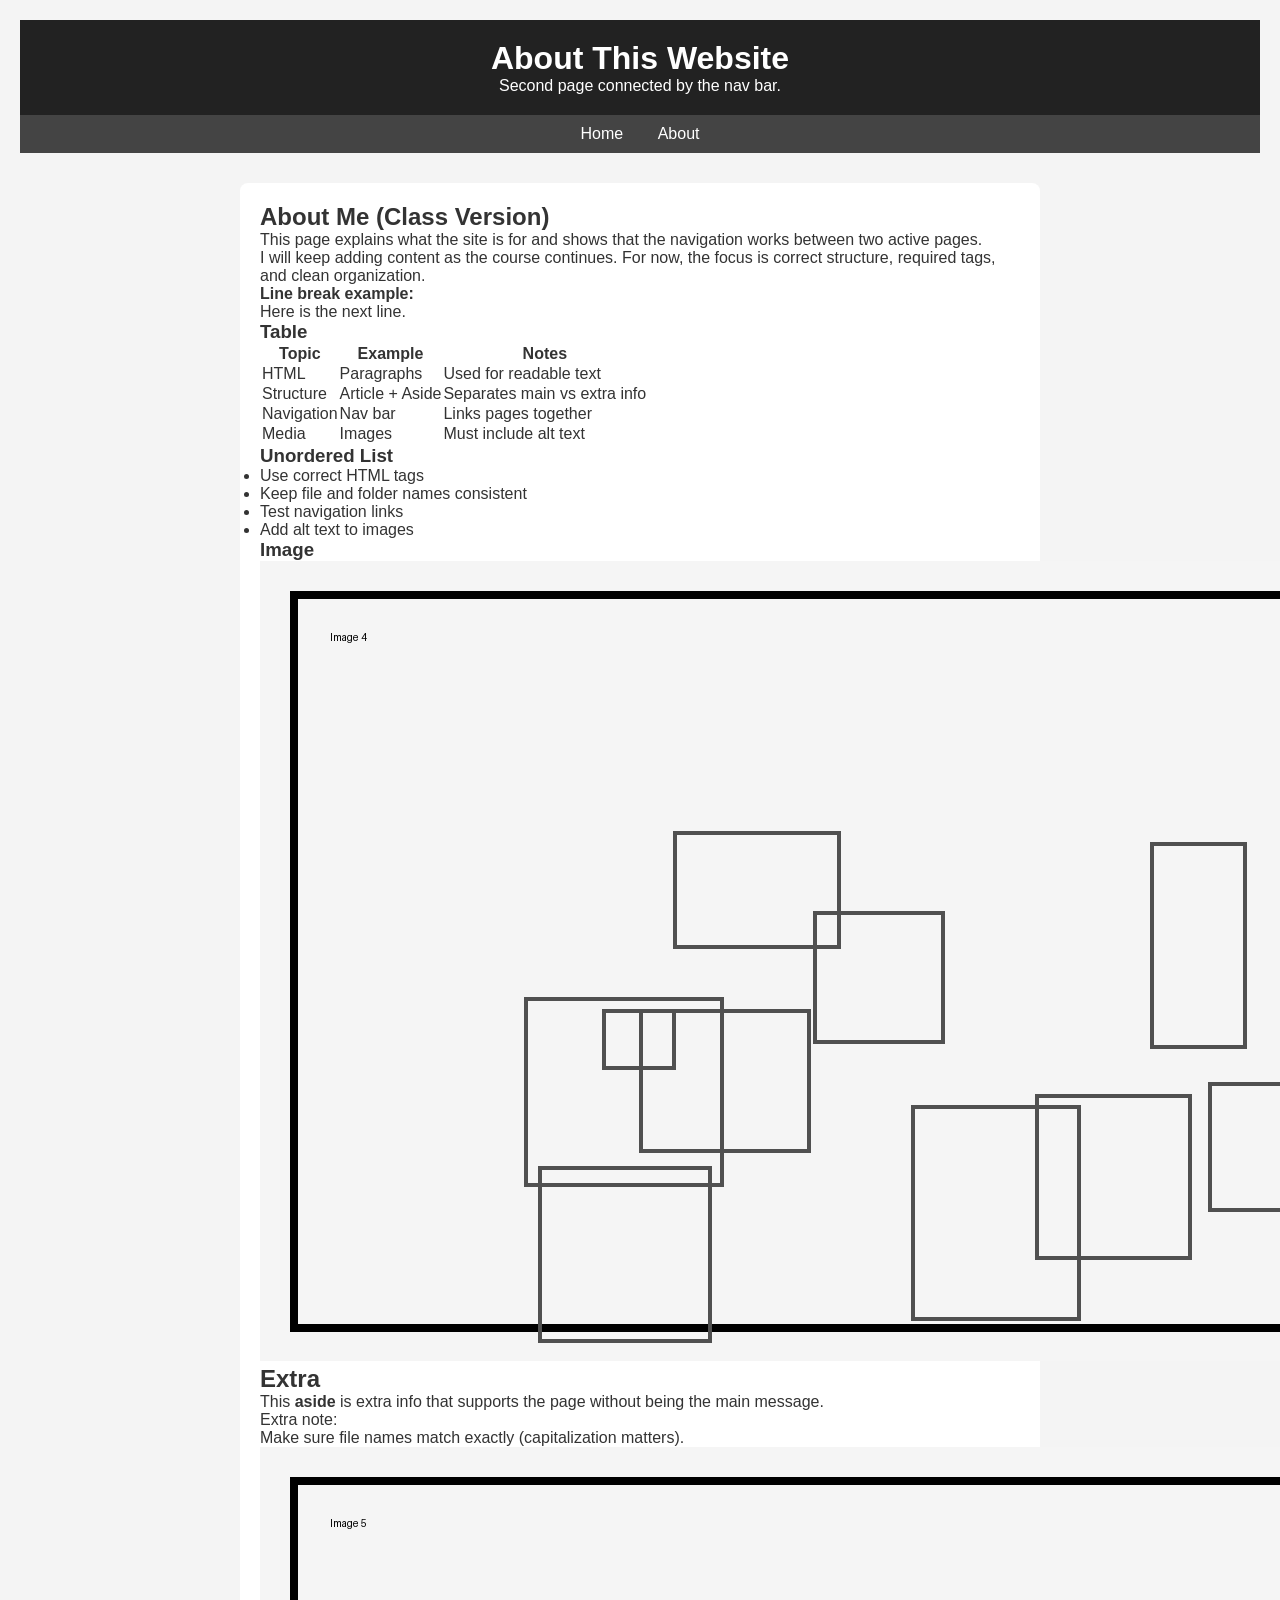
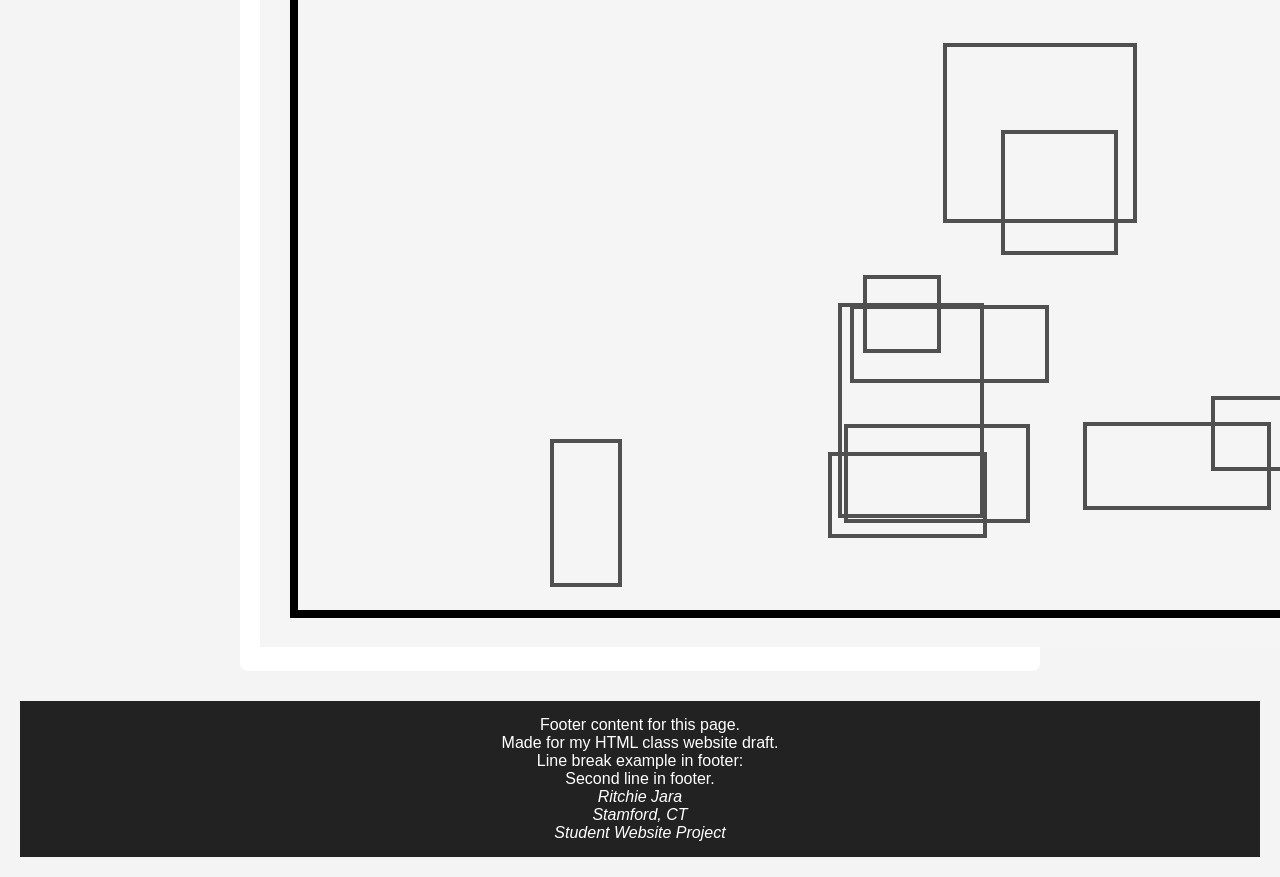
==== about.html @ 6610ffe9 "Add files via upload" ====
<!DOCTYPE html>
<html lang="en">
<head>
  <meta charset="UTF-8">
  <meta name="viewport" content="width=device-width, initial-scale=1.0">
  <title>Ritchie Jara - About</title>
  
  <link rel="stylesheet" href="style.css">
</head>
<body>
  <header>
    <h1>About This Website</h1>
    <p>Second page connected by the nav bar.</p>
  </header>

  <nav>
    <a href="index.html">Home</a>
    <a href="about.html">About</a>
  </nav>

  <main>
    <article class="card">
      <h2>About Me (Class Version)</h2>
      <p>This page explains what the site is for and shows that the navigation works between two active pages.</p>
      <p>I will keep adding content as the course continues. For now, the focus is correct structure, required tags, and clean organization.</p>

      <p><strong>Line break example:</strong><br>Here is the next line.</p>

      <h3>Table</h3>
      
<table>
  <tr>
    <th>Topic</th>
    <th>Example</th>
    <th>Notes</th>
  </tr>
  <tr>
    <td>HTML</td>
    <td>Paragraphs</td>
    <td>Used for readable text</td>
  </tr>
  <tr>
    <td>Structure</td>
    <td>Article + Aside</td>
    <td>Separates main vs extra info</td>
  </tr>
  <tr>
    <td>Navigation</td>
    <td>Nav bar</td>
    <td>Links pages together</td>
  </tr>
  <tr>
    <td>Media</td>
    <td>Images</td>
    <td>Must include alt text</td>
  </tr>
</table>


      <h3>Unordered List</h3>
      
<ul>
  <li>Use correct HTML tags</li>
  <li>Keep file and folder names consistent</li>
  <li>Test navigation links</li>
  <li>Add alt text to images</li>
</ul>


      <h3>Image</h3>
      <img src="Images/image4.png" alt="Placeholder image 4 for the about page.">
    </article>

    <aside class="card">
      <h2>Extra</h2>
      <p>This <strong>aside</strong> is extra info that supports the page without being the main message.</p>
      <p>Extra note:<br>Make sure file names match exactly (capitalization matters).</p>
      <img src="Images/image5.png" alt="Placeholder image 5 for the about page sidebar.">
    </aside>
  </main>

  
<footer>
  <p>Footer content for this page.</p>
  <p>Made for my HTML class website draft.</p>
  <p>Line break example in footer:<br>Second line in footer.</p>
  <address>
    Ritchie Jara<br>
    Stamford, CT<br>
    Student Website Project
  </address>
</footer>

</body>
</html>
---- style.css ----
/* Global Reset */
* {
    margin: 0;
    padding: 0;
    box-sizing: border-box;
}

/* Body Styling */
body {
    font-family: Arial, sans-serif;
    background-color: #f4f4f4;
    color: #333;
    padding: 20px;
}

/* Header */
header {
    background-color: #222;
    color: white;
    padding: 20px;
    text-align: center;
}

/* Navigation */
nav {
    background-color: #444;
    padding: 10px;
    text-align: center;
}

nav a {
    color: white;
    text-decoration: none;
    margin: 0 15px;
}

nav a:hover {
    color: yellow;
}

/* Main Content */
main {
    max-width: 800px;
    margin: 30px auto;
    background: white;
    padding: 20px;
    border-radius: 8px;
}

/* Footer */
footer {
    text-align: center;
    margin-top: 30px;
    padding: 15px;
    background-color: #222;
    color: white;
}
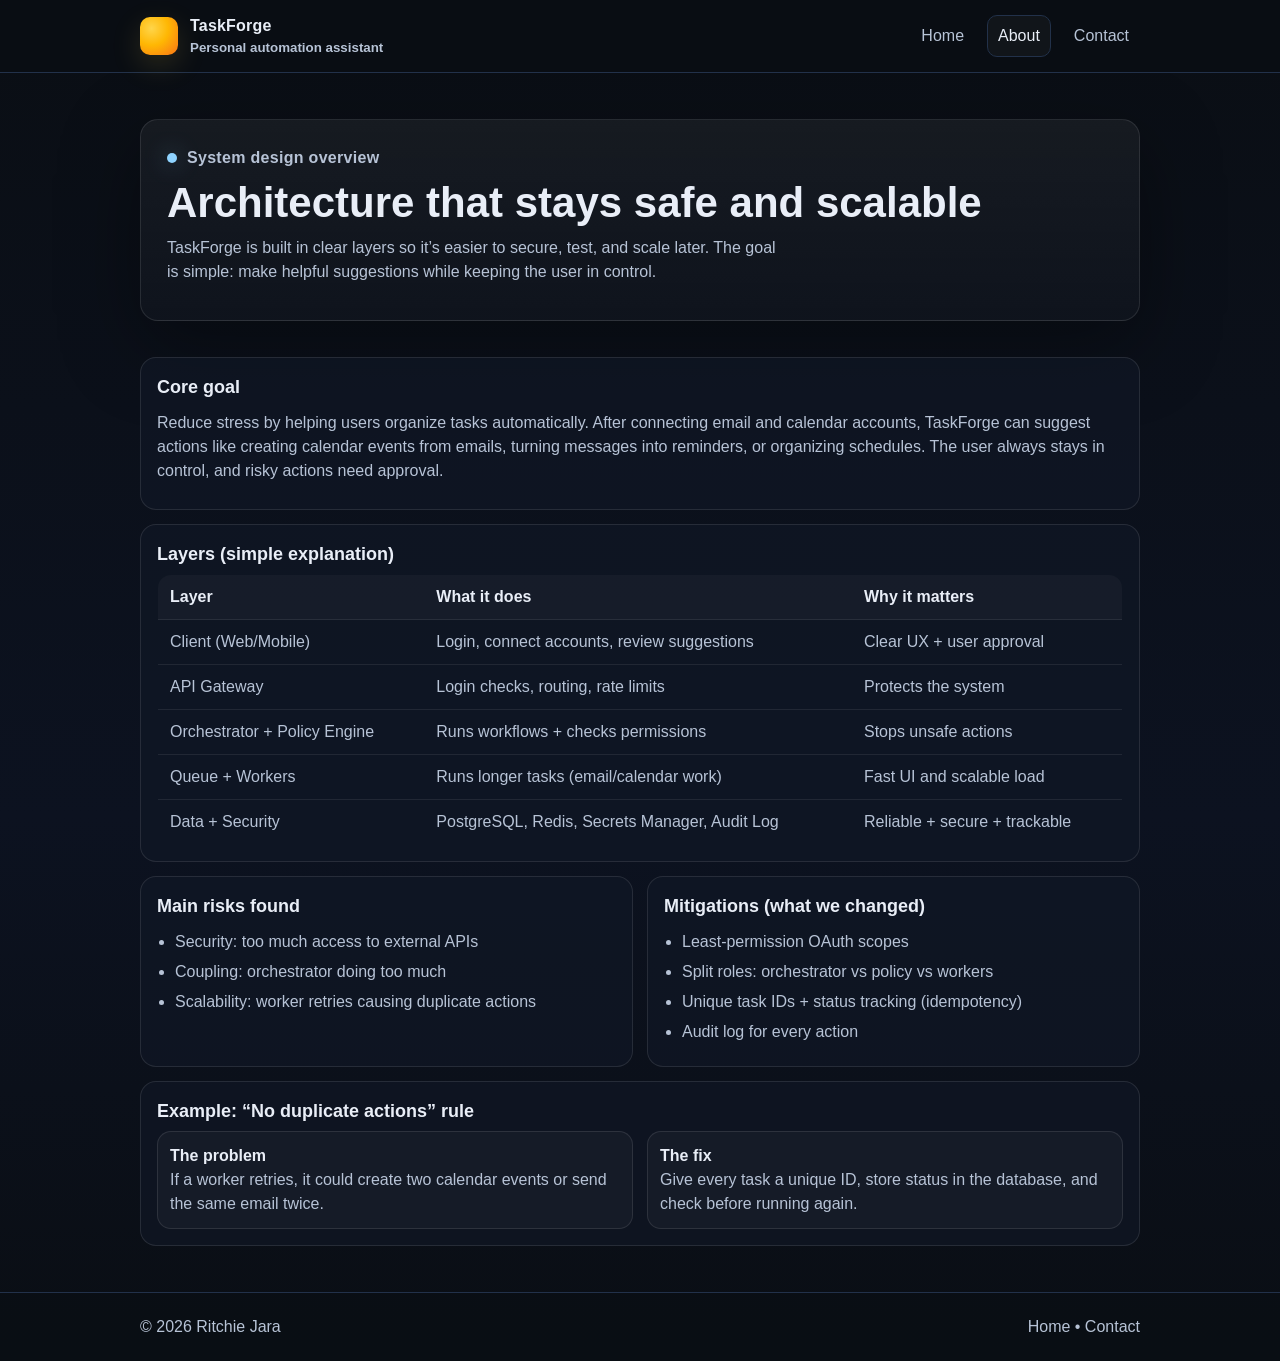
==== commit 4fb8de63: "Add files via upload" ====
--- a/about.html
+++ b/about.html
@@ -1,95 +1,132 @@
 <!DOCTYPE html>
 <html lang="en">
 <head>
-  <meta charset="UTF-8">
-  <meta name="viewport" content="width=device-width, initial-scale=1.0">
-  <title>Ritchie Jara - About</title>
-  
-  <link rel="stylesheet" href="style.css">
+  <meta charset="UTF-8" />
+  <meta name="viewport" content="width=device-width, initial-scale=1.0" />
+  <title>About - TaskForge Automation Assistant</title>
+  <link rel="stylesheet" href="style.css" />
 </head>
 <body>
-  <header>
-    <h1>About This Website</h1>
-    <p>Second page connected by the nav bar.</p>
-  </header>
+  <div class="topbar">
+    <div class="container header">
+      <div class="brand">
+        <div class="logo" aria-hidden="true"></div>
+        <div>
+          TaskForge
+          <small>Personal automation assistant</small>
+        </div>
+      </div>
 
-  <nav>
-    <a href="index.html">Home</a>
-    <a href="about.html">About</a>
-  </nav>
+      <nav class="nav" aria-label="Main navigation">
+        <a href="index.html">Home</a>
+        <a class="active" href="about.html">About</a>
+        <a href="contact.html">Contact</a>
+      </nav>
+    </div>
+  </div>
 
-  <main>
-    <article class="card">
-      <h2>About Me (Class Version)</h2>
-      <p>This page explains what the site is for and shows that the navigation works between two active pages.</p>
-      <p>I will keep adding content as the course continues. For now, the focus is correct structure, required tags, and clean organization.</p>
+  <main class="container">
+    <section class="hero">
+      <div class="hero-card">
+        <div class="kicker"><span class="dot"></span> System design overview</div>
+        <h1>Architecture that stays safe and scalable</h1>
+        <p>
+          TaskForge is built in clear layers so it’s easier to secure, test, and scale later.
+          The goal is simple: make helpful suggestions while keeping the user in control.
+        </p>
+      </div>
+    </section>
 
-      <p><strong>Line break example:</strong><br>Here is the next line.</p>
+    <section class="grid">
+      <article class="card wide">
+        <h2>Core goal</h2>
+        <p>
+          Reduce stress by helping users organize tasks automatically. After connecting email and calendar accounts,
+          TaskForge can suggest actions like creating calendar events from emails, turning messages into reminders,
+          or organizing schedules. The user always stays in control, and risky actions need approval.
+        </p>
+      </article>
 
-      <h3>Table</h3>
-      
-<table>
-  <tr>
-    <th>Topic</th>
-    <th>Example</th>
-    <th>Notes</th>
-  </tr>
-  <tr>
-    <td>HTML</td>
-    <td>Paragraphs</td>
-    <td>Used for readable text</td>
-  </tr>
-  <tr>
-    <td>Structure</td>
-    <td>Article + Aside</td>
-    <td>Separates main vs extra info</td>
-  </tr>
-  <tr>
-    <td>Navigation</td>
-    <td>Nav bar</td>
-    <td>Links pages together</td>
-  </tr>
-  <tr>
-    <td>Media</td>
-    <td>Images</td>
-    <td>Must include alt text</td>
-  </tr>
-</table>
+      <article class="card wide">
+        <h2>Layers (simple explanation)</h2>
+        <table class="table" aria-label="Architecture layers">
+          <thead>
+            <tr>
+              <th>Layer</th>
+              <th>What it does</th>
+              <th>Why it matters</th>
+            </tr>
+          </thead>
+          <tbody>
+            <tr>
+              <td>Client (Web/Mobile)</td>
+              <td>Login, connect accounts, review suggestions</td>
+              <td>Clear UX + user approval</td>
+            </tr>
+            <tr>
+              <td>API Gateway</td>
+              <td>Login checks, routing, rate limits</td>
+              <td>Protects the system</td>
+            </tr>
+            <tr>
+              <td>Orchestrator + Policy Engine</td>
+              <td>Runs workflows + checks permissions</td>
+              <td>Stops unsafe actions</td>
+            </tr>
+            <tr>
+              <td>Queue + Workers</td>
+              <td>Runs longer tasks (email/calendar work)</td>
+              <td>Fast UI and scalable load</td>
+            </tr>
+            <tr>
+              <td>Data + Security</td>
+              <td>PostgreSQL, Redis, Secrets Manager, Audit Log</td>
+              <td>Reliable + secure + trackable</td>
+            </tr>
+          </tbody>
+        </table>
+      </article>
 
+      <article class="card">
+        <h2>Main risks found</h2>
+        <ul>
+          <li>Security: too much access to external APIs</li>
+          <li>Coupling: orchestrator doing too much</li>
+          <li>Scalability: worker retries causing duplicate actions</li>
+        </ul>
+      </article>
 
-      <h3>Unordered List</h3>
-      
-<ul>
-  <li>Use correct HTML tags</li>
-  <li>Keep file and folder names consistent</li>
-  <li>Test navigation links</li>
-  <li>Add alt text to images</li>
-</ul>
+      <article class="card">
+        <h2>Mitigations (what we changed)</h2>
+        <ul>
+          <li>Least‑permission OAuth scopes</li>
+          <li>Split roles: orchestrator vs policy vs workers</li>
+          <li>Unique task IDs + status tracking (idempotency)</li>
+          <li>Audit log for every action</li>
+        </ul>
+      </article>
 
-
-      <h3>Image</h3>
-      <img src="Images/image4.png" alt="Placeholder image 4 for the about page.">
-    </article>
-
-    <aside class="card">
-      <h2>Extra</h2>
-      <p>This <strong>aside</strong> is extra info that supports the page without being the main message.</p>
-      <p>Extra note:<br>Make sure file names match exactly (capitalization matters).</p>
-      <img src="Images/image5.png" alt="Placeholder image 5 for the about page sidebar.">
-    </aside>
+      <article class="card wide">
+        <h2>Example: “No duplicate actions” rule</h2>
+        <div class="split">
+          <div class="step">
+            <strong>The problem</strong><br />
+            <span>If a worker retries, it could create two calendar events or send the same email twice.</span>
+          </div>
+          <div class="step">
+            <strong>The fix</strong><br />
+            <span>Give every task a unique ID, store status in the database, and check before running again.</span>
+          </div>
+        </div>
+      </article>
+    </section>
   </main>
 
-  
-<footer>
-  <p>Footer content for this page.</p>
-  <p>Made for my HTML class website draft.</p>
-  <p>Line break example in footer:<br>Second line in footer.</p>
-  <address>
-    Ritchie Jara<br>
-    Stamford, CT<br>
-    Student Website Project
-  </address>
-</footer>
-
+  <footer class="footer">
+    <div class="container">
+      <div>© 2026 Ritchie Jara</div>
+      <div><a href="index.html">Home</a> • <a href="contact.html">Contact</a></div>
+    </div>
+  </footer>
 </body>
 </html>
--- a/style.css
+++ b/style.css
@@ -1,57 +1,260 @@
-/* Global Reset */
-* {
-    margin: 0;
-    padding: 0;
-    box-sizing: border-box;
-}
-
-/* Body Styling */
-body {
-    font-family: Arial, sans-serif;
-    background-color: #f4f4f4;
-    color: #333;
-    padding: 20px;
-}
-
-/* Header */
-header {
-    background-color: #222;
-    color: white;
-    padding: 20px;
-    text-align: center;
-}
-
-/* Navigation */
-nav {
-    background-color: #444;
-    padding: 10px;
-    text-align: center;
-}
-
-nav a {
-    color: white;
-    text-decoration: none;
-    margin: 0 15px;
-}
-
-nav a:hover {
-    color: yellow;
-}
-
-/* Main Content */
-main {
-    max-width: 800px;
-    margin: 30px auto;
-    background: white;
-    padding: 20px;
-    border-radius: 8px;
-}
-
-/* Footer */
-footer {
-    text-align: center;
-    margin-top: 30px;
-    padding: 15px;
-    background-color: #222;
-    color: white;
-}+/* Simple, clean style for SEM Website Project (TaskForge Automation Assistant) */
+:root{
+  --bg:#0b0f14;
+  --panel:#111826;
+  --panel2:#0f1623;
+  --text:#e9eef7;
+  --muted:#b7c3d6;
+  --line:#22314a;
+  --accent:#ffd54a;
+  --accent2:#8fd3ff;
+}
+
+*{box-sizing:border-box}
+html,body{margin:0;padding:0}
+body{
+  font-family: Arial, Helvetica, sans-serif;
+  background: linear-gradient(180deg, #0a0e14 0%, #0c1220 60%, #0a0e14 100%);
+  color: var(--text);
+  line-height: 1.5;
+}
+
+a{color: inherit; text-decoration: none}
+a:hover{opacity:.9; text-decoration: underline}
+
+.container{
+  width: min(1000px, 92vw);
+  margin: 0 auto;
+}
+
+.topbar{
+  position: sticky;
+  top: 0;
+  z-index: 10;
+  background: rgba(10,14,20,.88);
+  backdrop-filter: blur(8px);
+  border-bottom: 1px solid var(--line);
+}
+
+.header{
+  display:flex;
+  align-items:center;
+  justify-content:space-between;
+  gap:16px;
+  padding: 14px 0;
+}
+
+.brand{
+  display:flex;
+  align-items:center;
+  gap:12px;
+  font-weight: 800;
+  letter-spacing: .2px;
+}
+.logo{
+  width: 38px;
+  height: 38px;
+  border-radius: 10px;
+  background: radial-gradient(circle at 30% 30%, var(--accent) 0%, #ffb703 45%, #f97316 100%);
+  box-shadow: 0 10px 30px rgba(255,213,74,.15);
+}
+.brand small{
+  display:block;
+  font-weight: 600;
+  color: var(--muted);
+  letter-spacing: 0;
+}
+
+.nav{
+  display:flex;
+  gap: 12px;
+  flex-wrap: wrap;
+}
+.nav a{
+  padding: 8px 10px;
+  border-radius: 10px;
+  border: 1px solid transparent;
+  color: var(--muted);
+}
+.nav a.active{
+  color: var(--text);
+  border-color: var(--line);
+  background: rgba(255,255,255,.03);
+}
+.nav a:hover{
+  background: rgba(255,255,255,.05);
+  border-color: rgba(255,255,255,.08);
+  text-decoration:none;
+}
+
+.hero{
+  padding: 46px 0 18px;
+}
+.hero-card{
+  background: linear-gradient(180deg, rgba(255,255,255,.05), rgba(255,255,255,.02));
+  border: 1px solid rgba(255,255,255,.10);
+  border-radius: 18px;
+  padding: 26px;
+  box-shadow: 0 24px 80px rgba(0,0,0,.35);
+}
+.kicker{
+  display:inline-flex;
+  gap:10px;
+  align-items:center;
+  color: var(--muted);
+  font-weight: 700;
+  letter-spacing: .3px;
+}
+.dot{
+  width:10px;height:10px;border-radius:50%;
+  background: var(--accent2);
+  box-shadow: 0 0 24px rgba(143,211,255,.45);
+}
+
+h1{
+  margin: 10px 0 6px;
+  font-size: clamp(28px, 3.4vw, 42px);
+  line-height: 1.1;
+}
+p{margin: 10px 0; color: var(--muted)}
+.hero p{max-width: 70ch}
+
+.cta{
+  display:flex;
+  gap: 12px;
+  flex-wrap: wrap;
+  margin-top: 16px;
+}
+.btn{
+  display:inline-flex;
+  align-items:center;
+  justify-content:center;
+  gap:10px;
+  padding: 10px 14px;
+  border-radius: 12px;
+  border: 1px solid rgba(255,255,255,.12);
+  background: rgba(255,255,255,.05);
+  color: var(--text);
+  font-weight: 700;
+}
+.btn.primary{
+  border-color: rgba(255,213,74,.35);
+  background: linear-gradient(180deg, rgba(255,213,74,.20), rgba(255,213,74,.08));
+}
+.btn:hover{text-decoration:none; transform: translateY(-1px)}
+.btn:active{transform: translateY(0px)}
+
+.grid{
+  display:grid;
+  grid-template-columns: repeat(12, 1fr);
+  gap: 14px;
+  padding: 18px 0 46px;
+}
+.card{
+  grid-column: span 6;
+  background: rgba(17,24,38,.70);
+  border: 1px solid rgba(255,255,255,.10);
+  border-radius: 16px;
+  padding: 16px;
+}
+.card h2{
+  margin: 0 0 6px;
+  font-size: 18px;
+}
+.card ul{
+  margin: 10px 0 0;
+  padding-left: 18px;
+  color: var(--muted);
+}
+.card li{margin: 6px 0}
+
+.card.wide{grid-column: span 12}
+.badges{
+  display:flex;
+  gap: 8px;
+  flex-wrap: wrap;
+  margin-top: 10px;
+}
+.badge{
+  border: 1px solid rgba(255,255,255,.10);
+  background: rgba(255,255,255,.04);
+  padding: 6px 10px;
+  border-radius: 999px;
+  color: var(--muted);
+  font-weight: 700;
+  font-size: 12px;
+}
+
+.timeline{
+  display:grid;
+  grid-template-columns: 1fr;
+  gap: 10px;
+  margin-top: 10px;
+}
+.step{
+  border: 1px solid rgba(255,255,255,.10);
+  background: rgba(255,255,255,.03);
+  border-radius: 14px;
+  padding: 12px;
+}
+.step strong{color: var(--text)}
+.step span{color: var(--muted)}
+
+.split{
+  display:grid;
+  grid-template-columns: 1fr 1fr;
+  gap: 14px;
+}
+
+.table{
+  width:100%;
+  border-collapse: collapse;
+  overflow:hidden;
+  border-radius: 14px;
+  border: 1px solid rgba(255,255,255,.10);
+}
+.table th, .table td{
+  padding: 10px 12px;
+  text-align:left;
+  border-bottom: 1px solid rgba(255,255,255,.08);
+  color: var(--muted);
+}
+.table th{color: var(--text); background: rgba(255,255,255,.03)}
+.table tr:last-child td{border-bottom:none}
+
+.form{
+  display:grid;
+  gap: 10px;
+  max-width: 600px;
+}
+.input, textarea{
+  width:100%;
+  padding: 10px 12px;
+  border-radius: 12px;
+  border: 1px solid rgba(255,255,255,.12);
+  background: rgba(255,255,255,.04);
+  color: var(--text);
+  outline: none;
+}
+textarea{min-height: 120px; resize: vertical}
+.helper{font-size: 12px; color: var(--muted)}
+
+.footer{
+  border-top: 1px solid var(--line);
+  padding: 22px 0;
+  color: var(--muted);
+  background: rgba(10,14,20,.65);
+}
+.footer .container{
+  display:flex;
+  align-items:center;
+  justify-content:space-between;
+  gap: 10px;
+  flex-wrap: wrap;
+}
+.footer a{color: var(--muted)}
+
+@media (max-width: 780px){
+  .card{grid-column: span 12}
+  .split{grid-template-columns: 1fr}
+}
